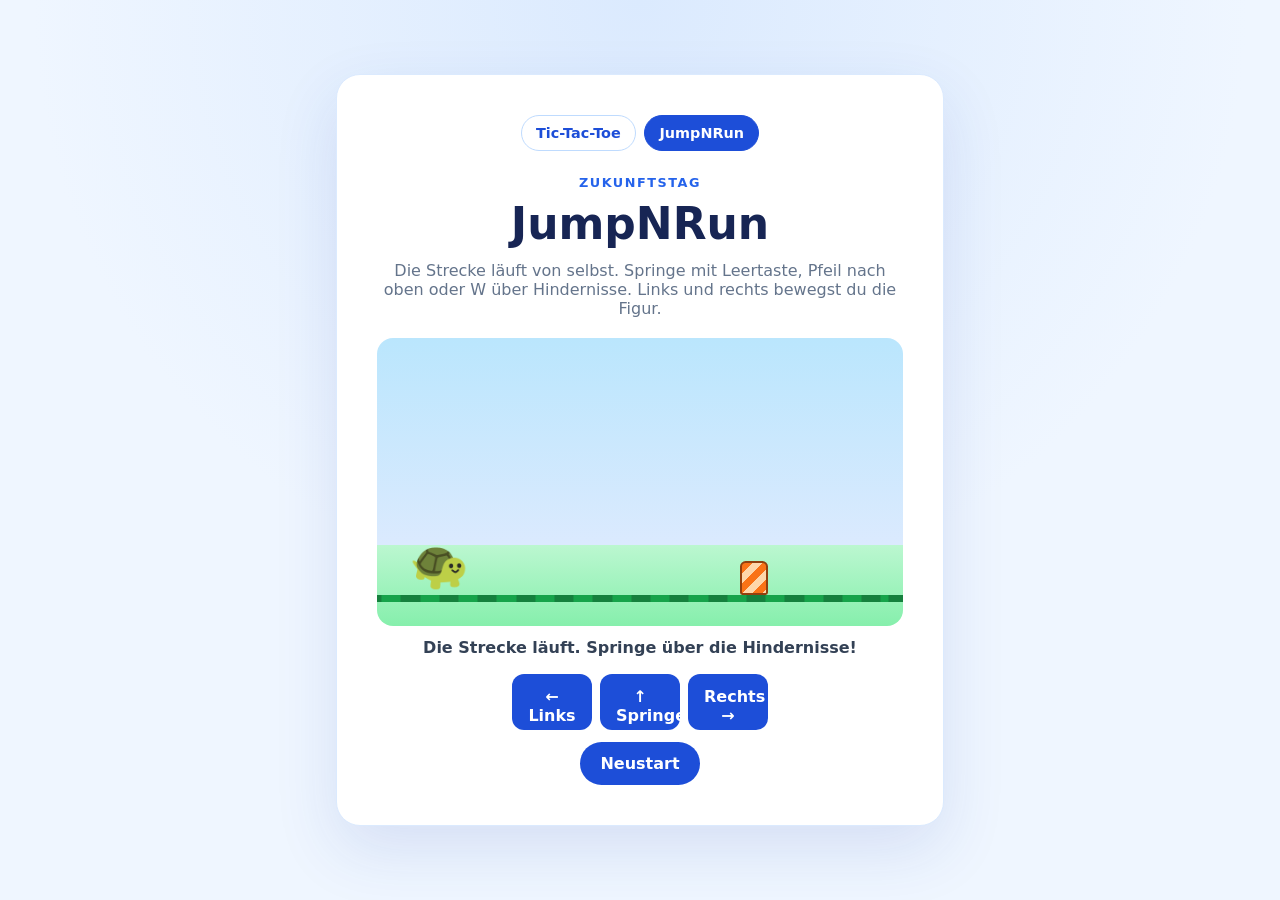
==== zukunftstag/jumpnrun.html @ 63e074c9 "turtle jumpnrun" ====
<!DOCTYPE html>
<html lang="de">
<head>
    <meta charset="UTF-8">
    <meta name="viewport" content="width=device-width, initial-scale=1.0">
    <meta name="description" content="Laufe mit deiner Figur über die JumpNRun-Strecke.">
    <title>JumpNRun | Zukunftstag</title>
    <link rel="stylesheet" href="game-navigation.css">
    <script src="jumpnrun.js" defer></script>
    <style>
        :root {
            color-scheme: light;
            font-family: system-ui, -apple-system, BlinkMacSystemFont, "Segoe UI", sans-serif;
            color: #172554;
            background: #eff6ff;
        }

        * {
            box-sizing: border-box;
        }

        body {
            min-height: 100vh;
            margin: 0;
            display: grid;
            place-items: center;
            padding: 1.5rem;
            background: radial-gradient(circle at top, #dbeafe, #eff6ff 55%);
        }

        .game-card {
            width: min(100%, 38rem);
            padding: clamp(1.5rem, 6vw, 2.5rem);
            text-align: center;
            background: #fff;
            border: 1px solid #dbeafe;
            border-radius: 1.5rem;
            box-shadow: 0 1.5rem 4rem rgb(30 64 175 / 12%);
        }

        .eyebrow {
            margin: 0 0 0.5rem;
            color: #2563eb;
            font-size: 0.8rem;
            font-weight: 800;
            letter-spacing: 0.12em;
            text-transform: uppercase;
        }

        h1 {
            margin: 0;
            font-size: clamp(2rem, 8vw, 2.75rem);
        }

        .instructions {
            margin: 0.75rem 0 1.25rem;
            color: #64748b;
        }

        .runner-stage {
            position: relative;
            width: 100%;
            height: clamp(12rem, 45vw, 18rem);
            overflow: hidden;
            border-radius: 1rem;
            background: linear-gradient(#bae6fd 0%, #dbeafe 72%, #bbf7d0 72%, #86efac 100%);
            touch-action: none;
        }

        .ground {
            position: absolute;
            right: 0;
            bottom: 1.5rem;
            left: 0;
            height: 0.4rem;
            background: repeating-linear-gradient(90deg, #15803d 0 1.2rem, #16a34a 1.2rem 2.4rem);
            background-position-x: 0;
        }

        .obstacle {
            position: absolute;
            bottom: 1.9rem;
            width: 1.75rem;
            height: 2.125rem;
            border: 2px solid #92400e;
            border-radius: 0.35rem 0.35rem 0.15rem 0.15rem;
            background: repeating-linear-gradient(135deg, #f97316 0 0.45rem, #fed7aa 0.45rem 0.9rem);
        }

        .runner {
            position: absolute;
            top: 0;
            left: 0;
            width: 3rem;
            height: 3.5rem;
            font-size: 3rem;
            line-height: 1;
            user-select: none;
        }

        .runner > span {
            display: inline-block;
            transform: scaleX(-1);
        }

        .movement-status {
            min-height: 1.5rem;
            margin: 0.75rem 0;
            color: #334155;
            font-weight: 700;
        }

        .movement-controls {
            display: grid;
            grid-template-columns: repeat(3, minmax(0, 5rem));
            grid-template-rows: 3.5rem;
            justify-content: center;
            gap: 0.5rem;
        }

        .movement-controls button,
        .restart-game {
            min-width: 0;
            border: 0;
            border-radius: 0.75rem;
            padding: 0.8rem 1rem;
            background: #1d4ed8;
            color: #fff;
            font: inherit;
            font-weight: 700;
            cursor: pointer;
            touch-action: none;
            user-select: none;
        }

        .movement-controls [data-direction="left"] {
            grid-column: 1;
        }

        .movement-controls [data-direction="up"] {
            grid-column: 2;
        }

        .movement-controls [data-direction="right"] {
            grid-column: 3;
        }

        .movement-controls button:hover,
        .restart-game:hover {
            background: #1e40af;
        }

        .movement-controls button:focus-visible,
        .restart-game:focus-visible {
            outline: 3px solid #f59e0b;
            outline-offset: 3px;
        }

        .restart-game {
            margin-top: 0.75rem;
            border-radius: 999px;
            padding: 0.75rem 1.25rem;
        }

    </style>
</head>
<body>
    <main class="game-card">
        <nav class="game-picker" aria-label="Spiel auswählen">
            <a href="index.html">Tic-Tac-Toe</a>
            <a class="is-current" href="jumpnrun.html" aria-current="page">JumpNRun</a>
        </nav>
        <p class="eyebrow">Zukunftstag</p>
        <h1>JumpNRun</h1>
        <p class="instructions">Die Strecke läuft von selbst. Springe mit Leertaste, Pfeil nach oben oder W über Hindernisse. Links und rechts bewegst du die Figur.</p>
        <div id="runner-stage" class="runner-stage" role="group" aria-label="Laufstrecke">
            <div class="ground" aria-hidden="true"></div>
            <div class="obstacle" data-obstacle aria-hidden="true"></div>
            <div class="obstacle" data-obstacle aria-hidden="true"></div>
            <div class="obstacle" data-obstacle aria-hidden="true"></div>
            <div id="runner" class="runner" aria-hidden="true"><span>🐢</span></div>
        </div>
        <p id="movement-status" class="movement-status" role="status" aria-live="polite">Die Strecke läuft. Springe über die Hindernisse!</p>
        <div class="movement-controls" role="group" aria-label="Bewegungssteuerung">
            <button type="button" data-direction="left" aria-label="Nach links laufen">← Links</button>
            <button type="button" data-direction="up" aria-label="Springen">↑ Springen</button>
            <button type="button" data-direction="right" aria-label="Nach rechts laufen">Rechts →</button>
        </div>
        <button id="restart-game" class="restart-game" type="button">Neustart</button>
    </main>
</body>
</html>
---- zukunftstag/game-navigation.css ----
.game-picker {
    display: flex;
    flex-wrap: wrap;
    justify-content: center;
    gap: 0.5rem;
    margin: 0 0 1.5rem;
}

.game-picker a {
    border: 1px solid #bfdbfe;
    border-radius: 999px;
    padding: 0.55rem 0.9rem;
    color: #1d4ed8;
    font-size: 0.9rem;
    font-weight: 700;
    text-decoration: none;
}

.game-picker a:hover {
    background: #eff6ff;
}

.game-picker a:focus-visible {
    outline: 3px solid #f59e0b;
    outline-offset: 3px;
}

.game-picker a.is-current {
    border-color: #1d4ed8;
    background: #1d4ed8;
    color: #fff;
}
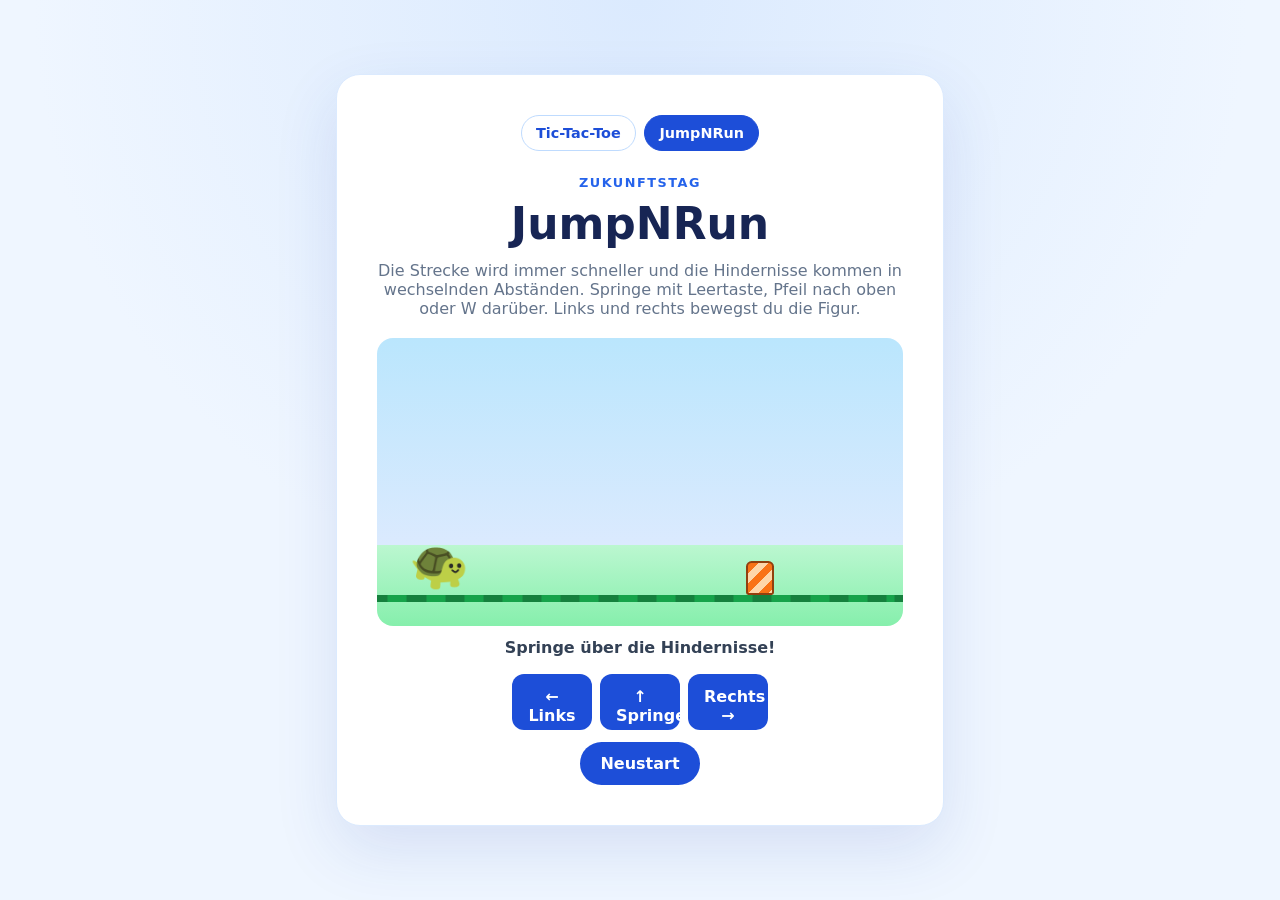
==== commit 22256200: "acc jumpnrun" ====
--- a/zukunftstag/jumpnrun.html
+++ b/zukunftstag/jumpnrun.html
@@ -172,7 +172,7 @@
         </nav>
         <p class="eyebrow">Zukunftstag</p>
         <h1>JumpNRun</h1>
-        <p class="instructions">Die Strecke läuft von selbst. Springe mit Leertaste, Pfeil nach oben oder W über Hindernisse. Links und rechts bewegst du die Figur.</p>
+        <p class="instructions">Die Strecke wird immer schneller und die Hindernisse kommen in wechselnden Abständen. Springe mit Leertaste, Pfeil nach oben oder W darüber. Links und rechts bewegst du die Figur.</p>
         <div id="runner-stage" class="runner-stage" role="group" aria-label="Laufstrecke">
             <div class="ground" aria-hidden="true"></div>
             <div class="obstacle" data-obstacle aria-hidden="true"></div>
@@ -180,7 +180,7 @@
             <div class="obstacle" data-obstacle aria-hidden="true"></div>
             <div id="runner" class="runner" aria-hidden="true"><span>🐢</span></div>
         </div>
-        <p id="movement-status" class="movement-status" role="status" aria-live="polite">Die Strecke läuft. Springe über die Hindernisse!</p>
+        <p id="movement-status" class="movement-status" role="status" aria-live="polite">Springe über die Hindernisse!</p>
         <div class="movement-controls" role="group" aria-label="Bewegungssteuerung">
             <button type="button" data-direction="left" aria-label="Nach links laufen">← Links</button>
             <button type="button" data-direction="up" aria-label="Springen">↑ Springen</button>
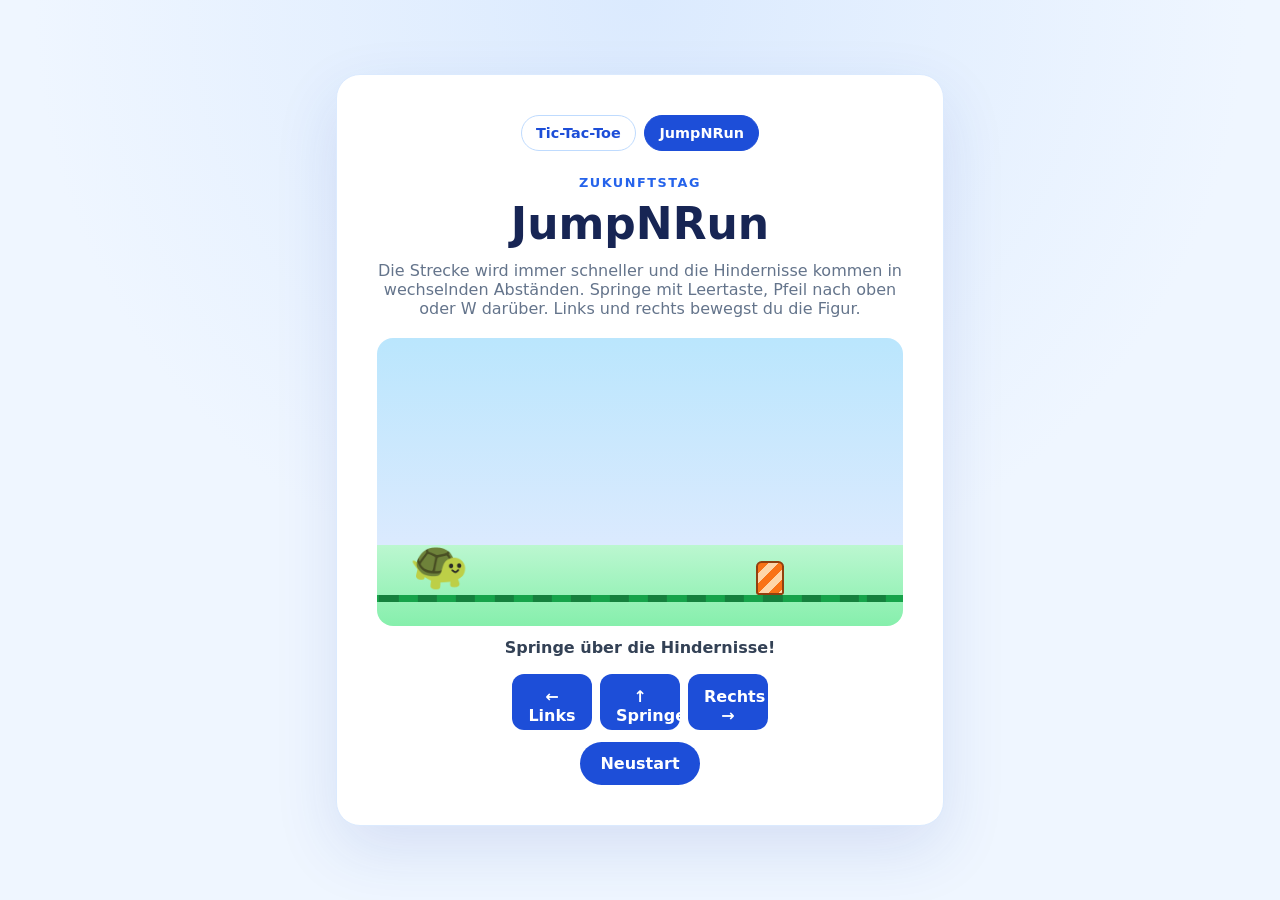
==== commit a44e8ca9: "add cachbuster for js.jumpnrun" ====
--- a/zukunftstag/jumpnrun.html
+++ b/zukunftstag/jumpnrun.html
@@ -6,7 +6,7 @@
     <meta name="description" content="Laufe mit deiner Figur über die JumpNRun-Strecke.">
     <title>JumpNRun | Zukunftstag</title>
     <link rel="stylesheet" href="game-navigation.css">
-    <script src="jumpnrun.js" defer></script>
+    <script src="jumpnrun_abc.js" defer></script>
     <style>
         :root {
             color-scheme: light;
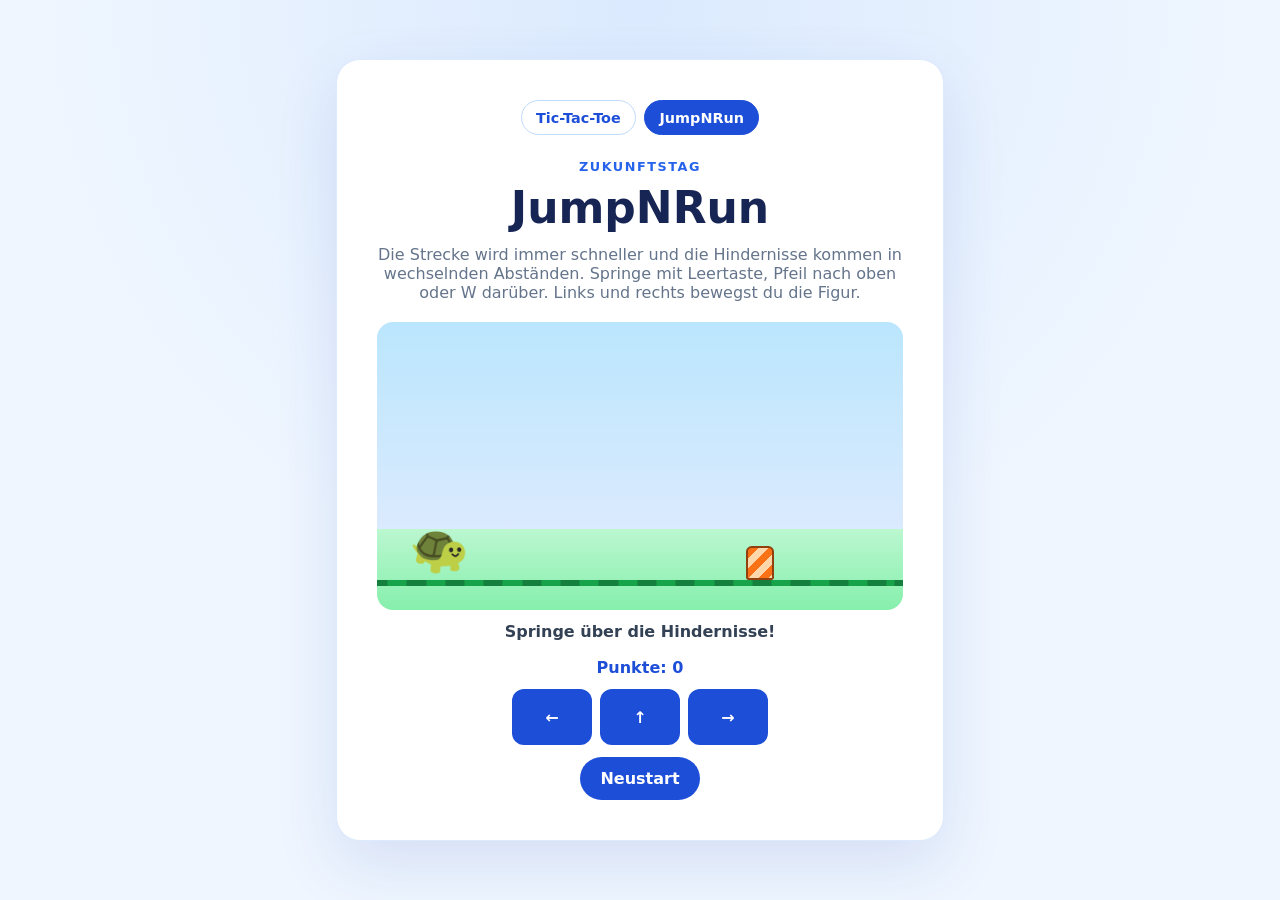
==== commit eaaf082e: "add scores" ====
--- a/zukunftstag/jumpnrun.html
+++ b/zukunftstag/jumpnrun.html
@@ -85,6 +85,12 @@
             border: 2px solid #92400e;
             border-radius: 0.35rem 0.35rem 0.15rem 0.15rem;
             background: repeating-linear-gradient(135deg, #f97316 0 0.45rem, #fed7aa 0.45rem 0.9rem);
+        }
+
+        .score {
+            margin: 0 0 0.75rem;
+            color: #1d4ed8;
+            font-weight: 700;
         }
 
         .runner {
@@ -181,10 +187,11 @@
             <div id="runner" class="runner" aria-hidden="true"><span>🐢</span></div>
         </div>
         <p id="movement-status" class="movement-status" role="status" aria-live="polite">Springe über die Hindernisse!</p>
+        <p class="score" role="status" aria-live="polite">Punkte: <span id="score">0</span></p>
         <div class="movement-controls" role="group" aria-label="Bewegungssteuerung">
-            <button type="button" data-direction="left" aria-label="Nach links laufen">← Links</button>
-            <button type="button" data-direction="up" aria-label="Springen">↑ Springen</button>
-            <button type="button" data-direction="right" aria-label="Nach rechts laufen">Rechts →</button>
+            <button type="button" data-direction="left" aria-label="Nach links laufen">←</button>
+            <button type="button" data-direction="up" aria-label="Springen">↑</button>
+            <button type="button" data-direction="right" aria-label="Nach rechts laufen">→</button>
         </div>
         <button id="restart-game" class="restart-game" type="button">Neustart</button>
     </main>
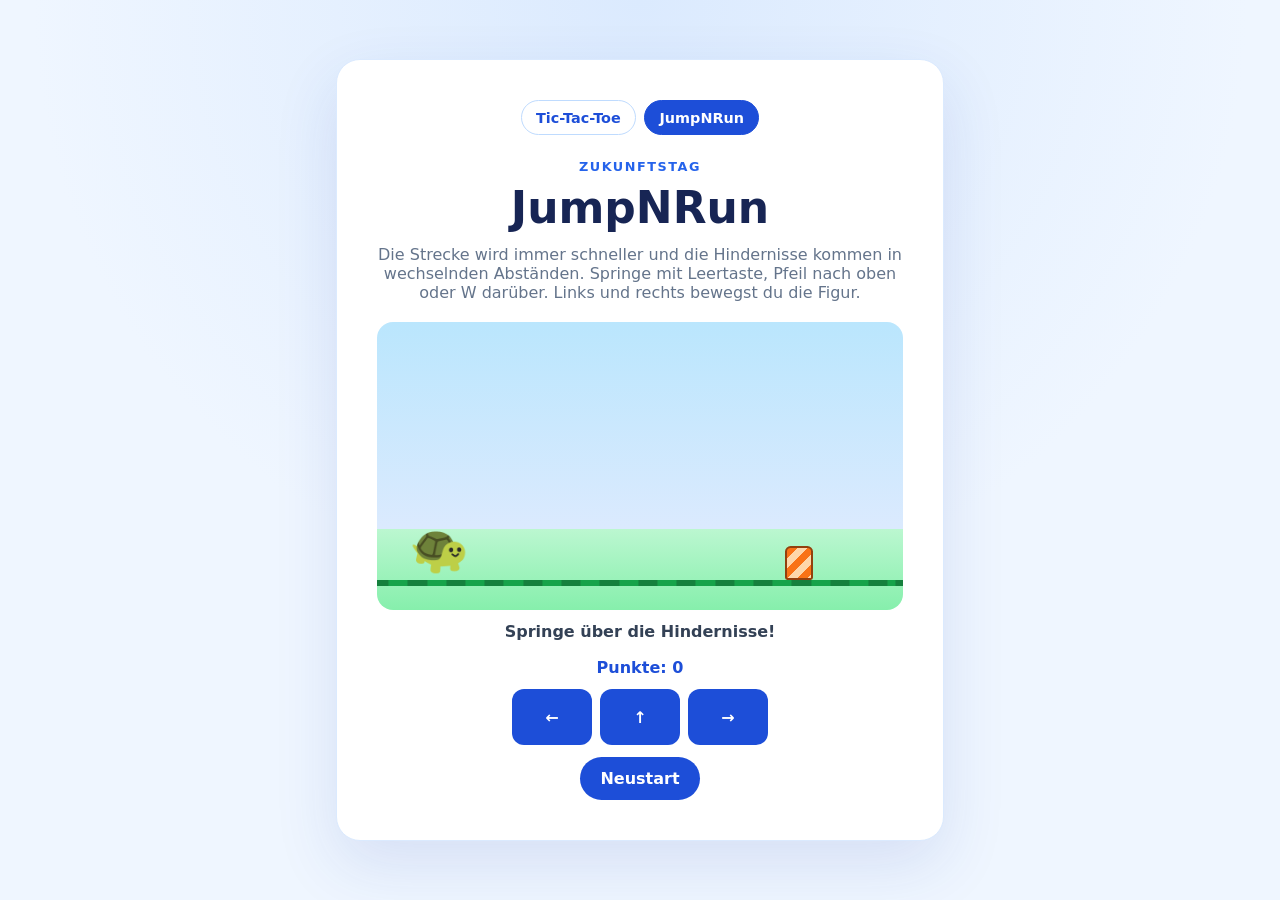
==== commit 67c8d839: "add cachebuster and score" ====
--- a/zukunftstag/jumpnrun.html
+++ b/zukunftstag/jumpnrun.html
@@ -6,7 +6,7 @@
     <meta name="description" content="Laufe mit deiner Figur über die JumpNRun-Strecke.">
     <title>JumpNRun | Zukunftstag</title>
     <link rel="stylesheet" href="game-navigation.css">
-    <script src="jumpnrun_abc.js" defer></script>
+    <script src="jumpnrun_abcd.js" defer></script>
     <style>
         :root {
             color-scheme: light;
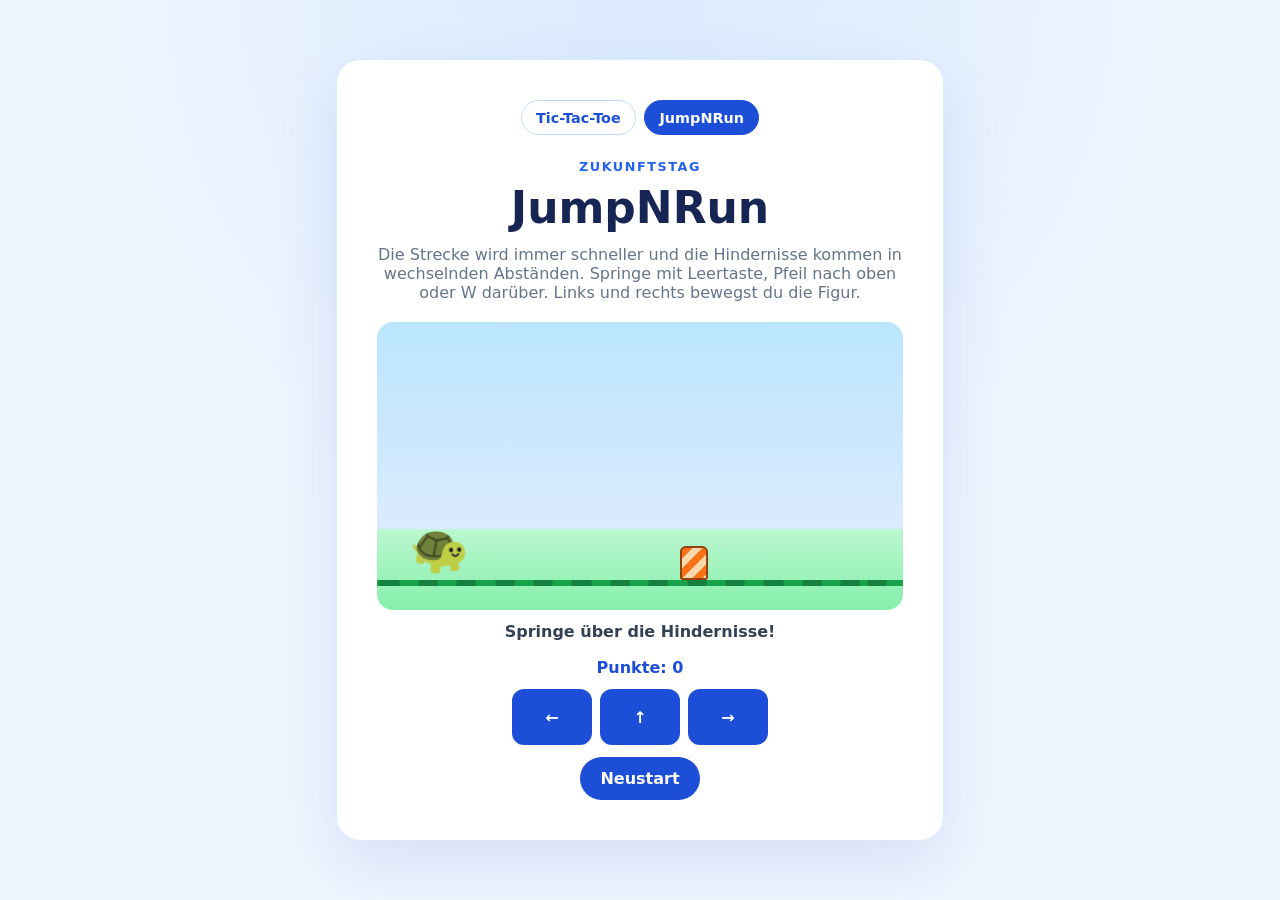
==== commit 3a26df19: "add cachebuster and score" ====
--- a/zukunftstag/jumpnrun.html
+++ b/zukunftstag/jumpnrun.html
@@ -6,7 +6,7 @@
     <meta name="description" content="Laufe mit deiner Figur über die JumpNRun-Strecke.">
     <title>JumpNRun | Zukunftstag</title>
     <link rel="stylesheet" href="game-navigation.css">
-    <script src="jumpnrun_abcd.js" defer></script>
+    <script src="jumpnrun_abcd.js?v=score-1" defer></script>
     <style>
         :root {
             color-scheme: light;
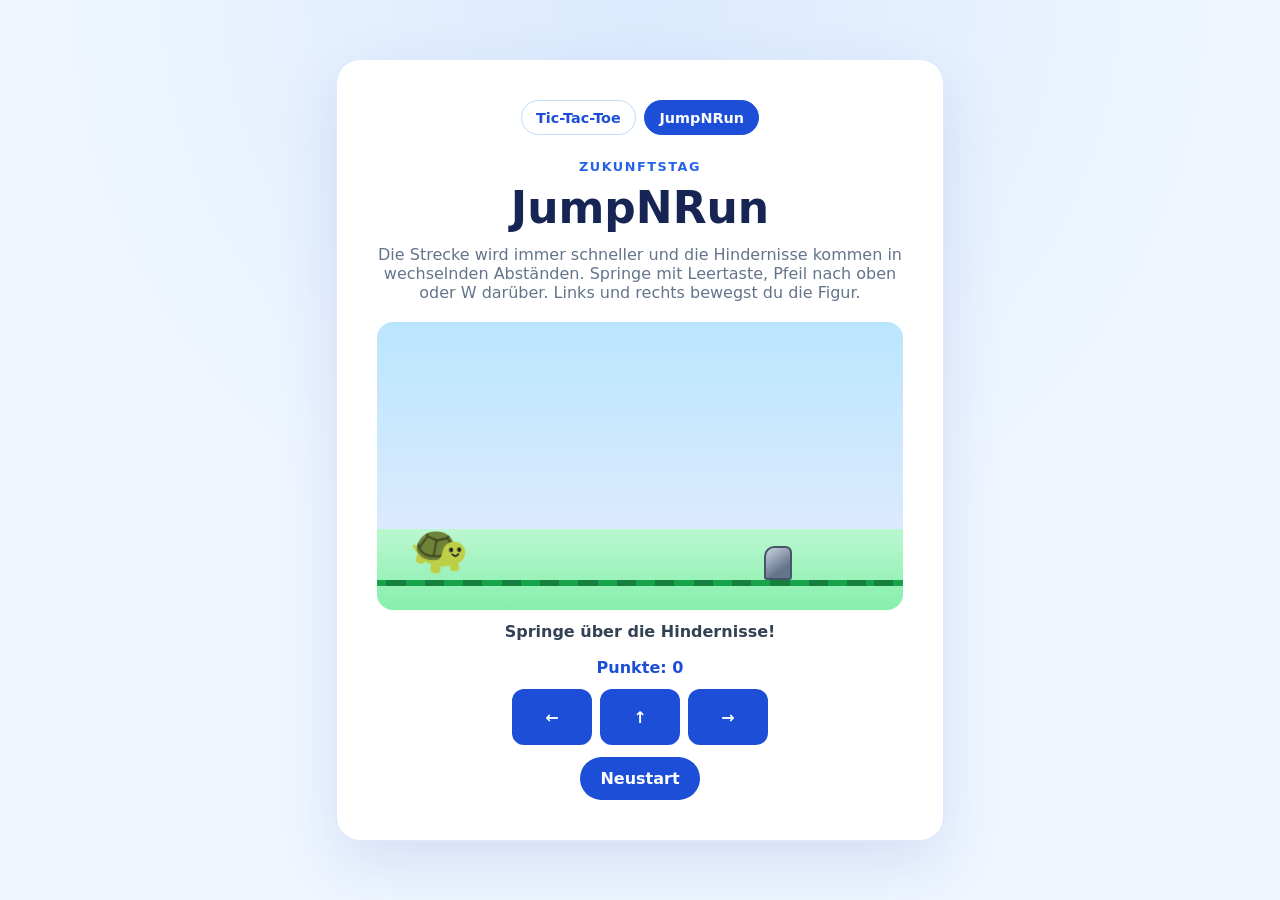
==== commit 4e028a9a: "add new obstacles" ====
--- a/zukunftstag/jumpnrun.html
+++ b/zukunftstag/jumpnrun.html
@@ -6,7 +6,7 @@
     <meta name="description" content="Laufe mit deiner Figur über die JumpNRun-Strecke.">
     <title>JumpNRun | Zukunftstag</title>
     <link rel="stylesheet" href="game-navigation.css">
-    <script src="jumpnrun_abcd.js?v=score-1" defer></script>
+    <script src="jumpnrun_abcd.js?v=obstacles-2" defer></script>
     <style>
         :root {
             color-scheme: light;
@@ -85,6 +85,39 @@
             border: 2px solid #92400e;
             border-radius: 0.35rem 0.35rem 0.15rem 0.15rem;
             background: repeating-linear-gradient(135deg, #f97316 0 0.45rem, #fed7aa 0.45rem 0.9rem);
+        }
+
+        .obstacle--rock {
+            border-color: #475569;
+            border-radius: 0.65rem 0.4rem 0.2rem 0.2rem;
+            background: linear-gradient(145deg, #cbd5e1, #64748b 70%);
+        }
+
+        .obstacle--cactus {
+            border-color: #166534;
+            border-radius: 0.45rem;
+            background: repeating-linear-gradient(90deg, #15803d 0 0.35rem, #4ade80 0.35rem 0.5rem);
+        }
+
+        .obstacle--stump {
+            border-color: #78350f;
+            border-radius: 0.15rem 0.15rem 0.35rem 0.35rem;
+            background: linear-gradient(90deg, #92400e, #d97706 45%, #92400e);
+        }
+
+        .obstacle--tall-cactus {
+            height: 3.25rem;
+            border-color: #166534;
+            border-radius: 0.45rem 0.45rem 0.15rem 0.15rem;
+            background: repeating-linear-gradient(90deg, #15803d 0 0.35rem, #4ade80 0.35rem 0.5rem);
+        }
+
+        .obstacle--tree {
+            width: 2.25rem;
+            height: 3.75rem;
+            border-color: #166534;
+            border-radius: 50% 50% 0.2rem 0.2rem;
+            background: radial-gradient(ellipse at 50% 25%, #86efac 0 20%, #15803d 21% 100%);
         }
 
         .score {
@@ -181,9 +214,11 @@
         <p class="instructions">Die Strecke wird immer schneller und die Hindernisse kommen in wechselnden Abständen. Springe mit Leertaste, Pfeil nach oben oder W darüber. Links und rechts bewegst du die Figur.</p>
         <div id="runner-stage" class="runner-stage" role="group" aria-label="Laufstrecke">
             <div class="ground" aria-hidden="true"></div>
-            <div class="obstacle" data-obstacle aria-hidden="true"></div>
-            <div class="obstacle" data-obstacle aria-hidden="true"></div>
-            <div class="obstacle" data-obstacle aria-hidden="true"></div>
+            <div class="obstacle obstacle--rock" data-obstacle aria-hidden="true"></div>
+            <div class="obstacle obstacle--cactus" data-obstacle aria-hidden="true"></div>
+            <div class="obstacle obstacle--stump" data-obstacle aria-hidden="true"></div>
+            <div class="obstacle obstacle--tall-cactus" data-obstacle aria-hidden="true"></div>
+            <div class="obstacle obstacle--tree" data-obstacle aria-hidden="true"></div>
             <div id="runner" class="runner" aria-hidden="true"><span>🐢</span></div>
         </div>
         <p id="movement-status" class="movement-status" role="status" aria-live="polite">Springe über die Hindernisse!</p>
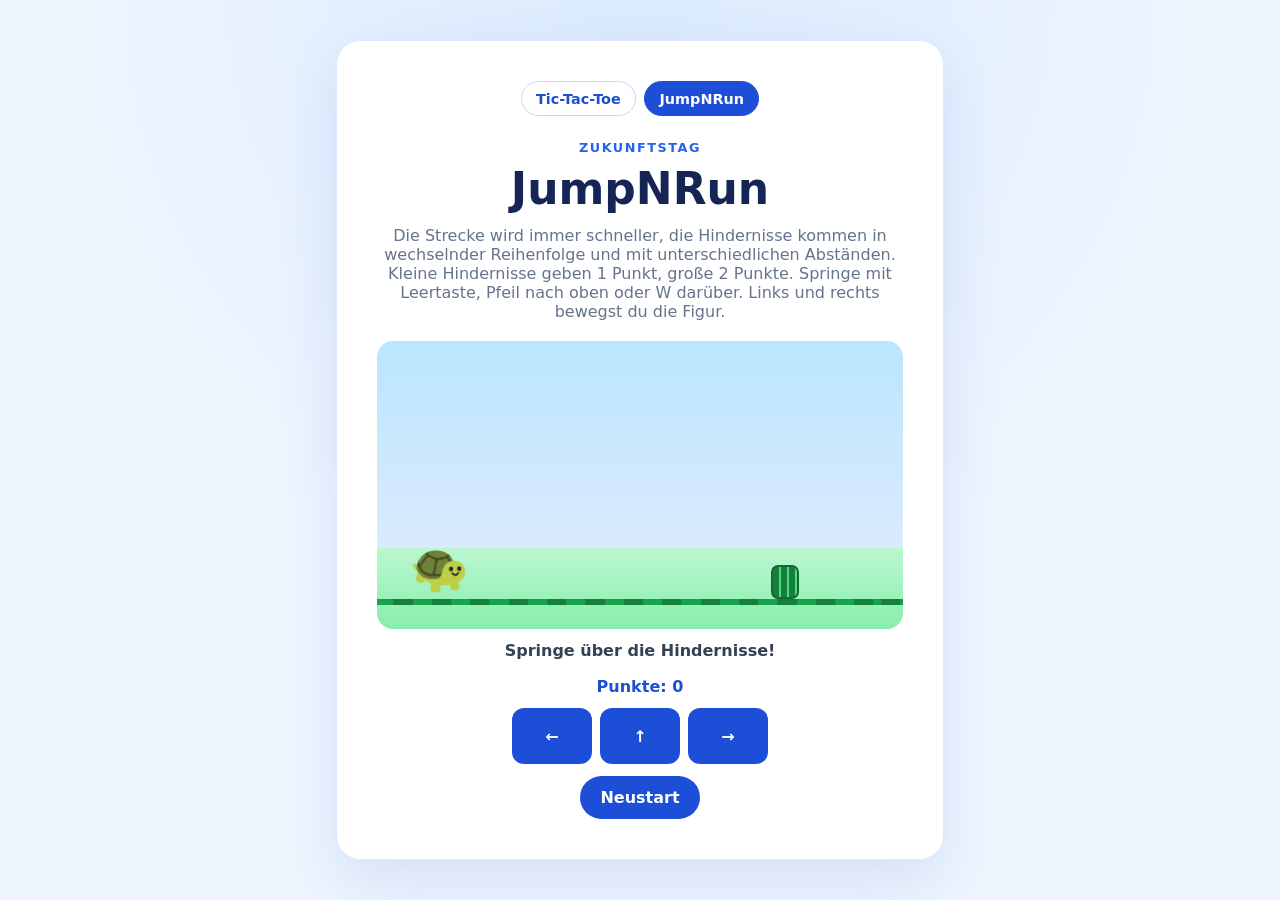
==== commit be4fabfb: "add new point-system" ====
--- a/zukunftstag/jumpnrun.html
+++ b/zukunftstag/jumpnrun.html
@@ -6,7 +6,7 @@
     <meta name="description" content="Laufe mit deiner Figur über die JumpNRun-Strecke.">
     <title>JumpNRun | Zukunftstag</title>
     <link rel="stylesheet" href="game-navigation.css">
-    <script src="jumpnrun_abcd.js?v=obstacles-2" defer></script>
+    <script src="jumpnrun_abcd.js?v=obstacles-points-3" defer></script>
     <style>
         :root {
             color-scheme: light;
@@ -211,14 +211,14 @@
         </nav>
         <p class="eyebrow">Zukunftstag</p>
         <h1>JumpNRun</h1>
-        <p class="instructions">Die Strecke wird immer schneller und die Hindernisse kommen in wechselnden Abständen. Springe mit Leertaste, Pfeil nach oben oder W darüber. Links und rechts bewegst du die Figur.</p>
+        <p class="instructions">Die Strecke wird immer schneller, die Hindernisse kommen in wechselnder Reihenfolge und mit unterschiedlichen Abständen. Kleine Hindernisse geben 1 Punkt, große 2 Punkte. Springe mit Leertaste, Pfeil nach oben oder W darüber. Links und rechts bewegst du die Figur.</p>
         <div id="runner-stage" class="runner-stage" role="group" aria-label="Laufstrecke">
             <div class="ground" aria-hidden="true"></div>
-            <div class="obstacle obstacle--rock" data-obstacle aria-hidden="true"></div>
-            <div class="obstacle obstacle--cactus" data-obstacle aria-hidden="true"></div>
-            <div class="obstacle obstacle--stump" data-obstacle aria-hidden="true"></div>
-            <div class="obstacle obstacle--tall-cactus" data-obstacle aria-hidden="true"></div>
-            <div class="obstacle obstacle--tree" data-obstacle aria-hidden="true"></div>
+            <div class="obstacle obstacle--rock" data-obstacle data-points="1" aria-hidden="true"></div>
+            <div class="obstacle obstacle--cactus" data-obstacle data-points="1" aria-hidden="true"></div>
+            <div class="obstacle obstacle--stump" data-obstacle data-points="1" aria-hidden="true"></div>
+            <div class="obstacle obstacle--tall-cactus" data-obstacle data-points="2" aria-hidden="true"></div>
+            <div class="obstacle obstacle--tree" data-obstacle data-points="2" aria-hidden="true"></div>
             <div id="runner" class="runner" aria-hidden="true"><span>🐢</span></div>
         </div>
         <p id="movement-status" class="movement-status" role="status" aria-live="polite">Springe über die Hindernisse!</p>
